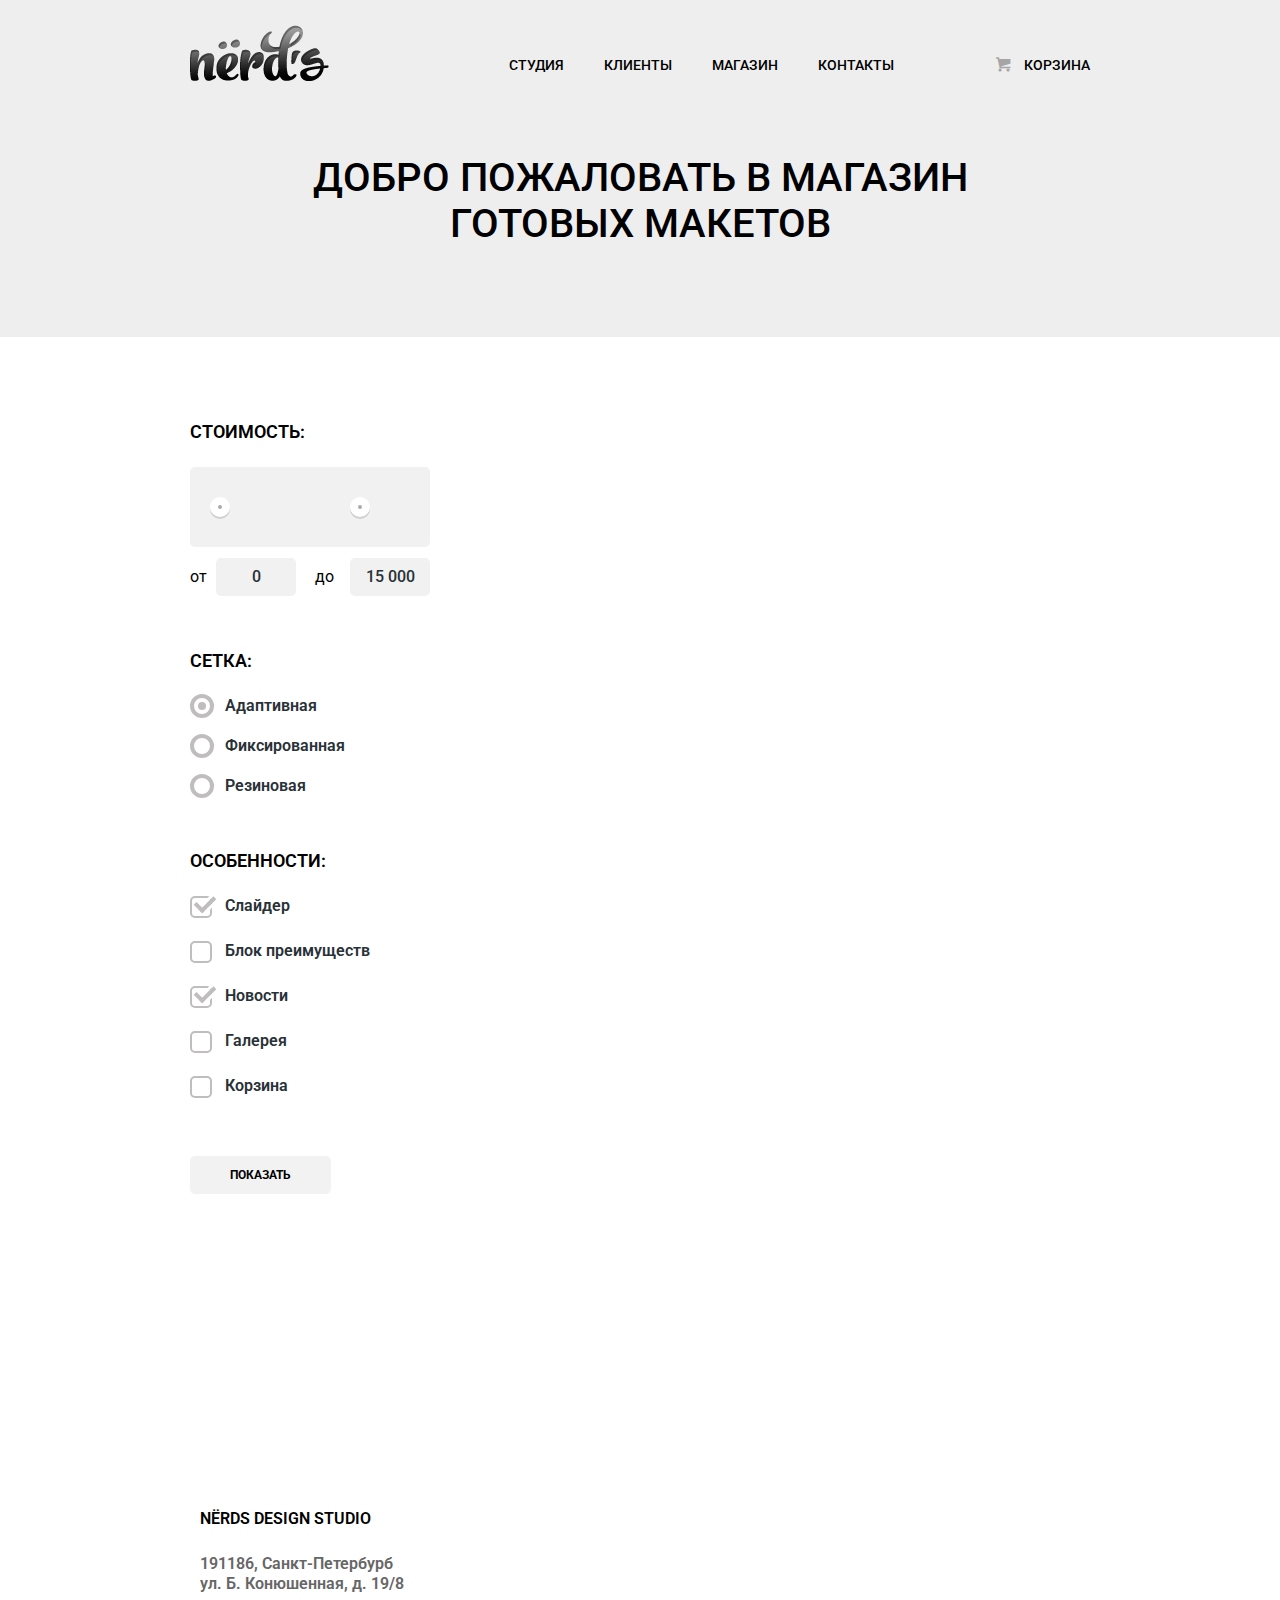
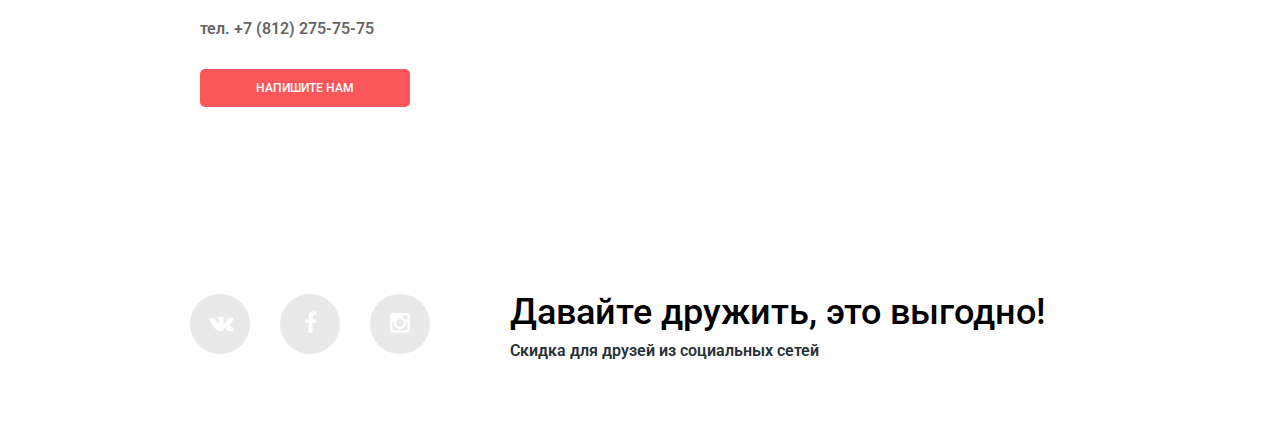
==== html/catalog.html @ 6c43cb96 "Второй коммит" ====
<!DOCTYPE html>
<html>
<head>
	<meta charset="utf-8">
	<link href="https://fonts.googleapis.com/css?family=Roboto&amp;subset=cyrillic" rel="stylesheet">
	<link rel="stylesheet" type="text/css" href="../css/symbols-nerds.css">
	<link rel="stylesheet" type="text/css" href="../css/normalize.css">
	<link rel="stylesheet" type="text/css" href="../css/style.css">
	<title>Nerds</title>
</head>
<body>
	<header class="page-header clearfix">
		<div class="container clearfix">
			<div class="page-header__logo">
			<a href="../index.html">
				<img src="../img/header-logo.png">
			</a>	
			</div>
			<nav class="main-menu">
				<ul class="main-menu__items">
					<li class="main-menu__item"><a href="#">Студия</a></li>
					<li class="main-menu__item"><a href="#">Клиенты</a></li>
					<li class="main-menu__item"><a href="#">Магазин</a></li>
					<li class="main-menu__item"><a href="#">Контакты</a></li>
				</ul>
			</nav>
			<div class="page-header__card">
				<a href="#" ><span class="icon-basket"></span>Корзина</a>
			</div>
		</div>
	</header>
	<section class="welcome">
		<div class="container">
			<h3 class="welcome__page">Добро пожаловать в магазин<br> готовых макетов</h3>
		</div>
	</section>
	<main class="container catalog-main">
		<form action="#" method="post" class="catalog__form">
			<h3 class="catalog__form-title">Стоимость:</h3>
			<div class="filter-slider">
                <div class="range-control">
                  <div class="scale"><div class="bar"></div></div>
                  <div class="toggle min-toggle"></div>
                  <div class="toggle max-toggle"></div>
                </div>
                <div class="price-control">
                  от <input class="min-price" type="text" value="0">
                  до <input class="max-price" type="text" value="15 000">
                </div>
              </div>
            </div>

			<h3 class="catalog__form-title">Сетка:</h3>
			<input type="radio" name="filter-radio" id="filter-radio-1" checked>
			<label for="filter-radio-1" class="filter-radio-btn">Адаптивная</label>
			<input type="radio" name="filter-radio" id="filter-radio-2">
			<label for="filter-radio-2" class="filter-radio-btn">Фиксированная</label>
			<input type="radio" name="filter-radio" id="filter-radio-3" >
			<label for="filter-radio-3" class="filter-radio-btn">Резиновая</label>

			<h3 class="catalog__form-title catalog__form-title-pr">Особенности:</h3>

			<input type="checkbox" name="checkbox" id="check-1" checked>
			<label for="check-1" class="filter-checked-btn">Слайдер</label>
			<input type="checkbox" name="checkbox" id="check-2">
			<label for="check-2" class="filter-checked-btn">Блок преимуществ</label>
			<input type="checkbox" name="checkbox" id="check-3" checked> 
			<label for="check-3" class="filter-checked-btn">Новости</label>
			<input type="checkbox" name="checkbox" id="check-4">
			<label for="check-4" class="filter-checked-btn">Галерея</label>
			<input type="checkbox" name="checkbox" id="check-5">
			<label for="check-5" class="filter-checked-btn">Корзина</label>

			<button type="submit" class="catalog-form__submit">Показать</button>
		</form>
		<div class="sort">
			
		</div>





	</main>
	<section class="map">
		<iframe src="https://www.google.com/maps/embed?pb=!1m18!1m12!1m3!1d96677.32737837094!2d30.48137074642299!3d50.45063560610165!2m3!1f0!2f0!3f0!3m2!1i1024!2i768!4f13.1!3m3!1m2!1s0x40d4cf4ee15a4505%3A0x764931d2170146fe!2z0JrQuNGX0LI!5e0!3m2!1suk!2sua!4v1484579397190" width="100%" height="450" frameborder="0" style="border:0" allowfullscreen></iframe>
		<div class="container">
			<div class="map__sticker">
				<h3 class="map__sticker-title">NЁrds design studio</h3>
				<p class="map__sticker-addess">191186,  Санкт-Петербурб ул. Б. Конюшенная, д. 19/8</p>
				<b class="map__sticker-phone">тел.<a href="tel:+78122757575"> +7 (812) 275-75-75</a></b>
				<a href="#" class="map__sticker-btn">Напишите нам</a>
			</div>
		</div>
	</section>
	<footer class="footer-page clearfix">
	<div class="container clearfix">
		<section class="footer-page__socials">
			<a href="#" class="footer-page__social icon-vk"></a>
			<a href="#" class="footer-page__social icon-facebook"></a>
			<a href="#" class="footer-page__social icon-instagramm"></a>
		</section>
		<section class="footer-page__go-friend">
			<h3 class="footer-page__go-friend-title">Давайте дружить, это выгодно!</h3>
			<p class="footer-page__go-friend-sale">Скидка для друзей из социальных сетей</p>
		</section>
	</div>	
	</footer>
</body>
</html>
---- css/symbols-nerds.css ----
@font-face {
  font-weight: normal;
  font-style: normal;

  font-family: "symbols-nerds";
  src: url("../fonts/symbols-nerds.woff") format("woff"),
       url("../fonts/symbols-nerds.woff2") format("woff2");
}

[class^="icon-"]::before,
[class*=" icon-"]::before {
  display: inline-block;
  width: 1em;
  margin-right: 0.2em;
  margin-left: 0.2em;

  font-weight: normal;
  line-height: 1em;
  font-family: "symbols-nerds";
  text-align: center;
  text-transform: none;
  text-decoration: inherit;
  font-style: normal;
  font-variant: normal;

  speak: none;
}

.icon-basket::before { content: "\62"; } /* "b" */
.icon-facebook::before { content: "\66"; } /* "f" */
.icon-twitter::before { content: "\74"; } /* "t" */
.icon-vk::before { content: "\76"; } /* "v" */
.icon-up-dir::before { content: "\25b2"; } /* "▲" */
.icon-down-dir::before { content: "\25bc"; } /* "▼" */
.icon-circle::before { content: "\25cb"; } /* "○" */
.icon-circle-dot::before { content: "\25cf"; } /* "●" */
.icon-check-off::before { content: "\2610"; } /* "☐" */
.icon-check-on::before { content: "\2611"; } /* "☑" */
.icon-instagramm::before { content: "📷"; } /* "\1f4f7" */
---- css/style.css ----
html, body {
	margin: 0;
	padding: 0;
	font-family: 'Roboto', sans-serif;
	color: black;
}
.container {
	width: 900px;
	padding: 0px 10px;
	margin: 0px auto;
}
.clearfix::after {
	content: "";
	display: table;
	clear: both;
}
/*page-header*/
.page-header {
	padding-top: 25px;
	background-color: #eeeeee; 
}
.page-header__logo {
	float: left;
	margin-right: 180px;
}
.main-menu {
	display: inline-block;
	padding-top: 20px;
	float: left;
}
.main-menu__items {
	margin: 0;
	padding: 0;
	list-style: none;
	font-size: 0;
}
.main-menu__item {
	display: inline-block;
}
.main-menu__item a {
	margin-right: 40px;
	color: black;
	font-size: 14px;
	font-weight: 500;
	line-height: 40px;
	text-transform: uppercase;
	text-decoration: none;
	font-family: 'Roboto', sans-serif;
}
.main-menu__item:last-child a {
	margin-right: 0;
}
.page-header__card {
	float: right;
	margin-top: 20px;
}
.page-header__card a {
	color: black;
	font-size: 14px;
	font-weight: 500;
	line-height: 40px;
	text-transform: uppercase;
	text-decoration: none;
	font-family: 'Roboto', sans-serif;
}
.icon-basket {
	margin-right: 10px;
	opacity: 0.3;
	font-size: 16px;
}
.main-menu a:hover {
	color: red;
}
.page-header__card a:hover {
	color: red;
}
.page-header__card a:hover .icon-basket {
	opacity: 1;
}
.main-menu a:active {
	color: black;
	opacity: 0.4;
}
.page-header__card a:active {
	color: black;
	opacity: 0.4;
}
.page-header__card a:active .icon-basket {
	opacity: 0.4;
}
/*slider*/
.slider {
	background-color: #eeeeee;
	padding-top: 30px;
	padding-bottom: 80px;
	
}
.slider .container {
	position: relative;
}
.slider__items {
	padding: 0;
	margin: 0;
	list-style: none;
}
.slider__item {
	width: 470px;
}
.slider__item-title {
	display: block;
	margin: 0;
	margin-top: 50px;
	margin-bottom: 20px;
	font-size: 36px;
	font-weight: 600;
	line-height: 36px;
}
.slider__item-desc {
	margin: 0;
	margin-bottom: 30px;
	color: #283136;
	font-size: 16px;
	font-weight: 600;
	line-height: 22px;
}
.slider__item-button {
	display: inline-block;
	padding: 10px 70px;
	background-color: #fb565a;
	color: white;
	font-size: 12px;
	font-weight: 500;
	line-height: 18px;
	text-transform: uppercase;
	text-decoration: none;
	border-radius: 5px;
}
.slider__item-button:hover {
	background-color: #d6494d;
}
.slider__item-button:active {
	background-color: #b63538;
	box-shadow: inset 0 3px 0 rgba(0, 0, 0, 0.15);
}
.slider__item::after {
	content: "";
	position: absolute;
	right: 0;
	top: -35px;
}
.slider__item-1 {
	display: block;
}
.slider__item-1::after {
	width: 338px;
	height: 231px;
	background: url(../img/slider-1.png);
}
.slider__item-2 {
	display: none;
}
.slider__item-2::after {
	width: 230px;
	height: 249px;
	background: url(../img/slider-2.png);
}
.slider__item-3 {
	display: none;
}
.slider__item-3::after {
	width: 230px;
	height: 249px;
	background: url(../img/slider-3.png);
	width: 333px;
	height: 319px;
}

input[type="radio"] {
	display: none;
}
.slider__toggles {
	position: absolute;
	bottom: -60px;
	transform: translate(400px);

}
.slider__toggle {
	position: relative;
	width: 12px;
	height: 12px;
	border: 2px solid #7B7878;
	float: left;
	margin-right: 5px;
	border-radius: 50%;
}
.slider input[type="radio"]:checked + label::after {
	position: absolute;
	top: 2px;
	left: 2px;
	content: "";
	width: 8px;
	height: 8px;
	background-color: #7B7878;
	border-radius: 50%;
}
/*catalog welcome*/
.welcome {
	padding-top: 70px;
	padding-bottom: 90px;
	text-align: center;
	background-color: #eeeeee;
}
.welcome__page {
	margin: 0;
	font-size: 40px;
	font-weight: 500;
	text-transform: uppercase;
}
/*main*/
.catalog-main {
	padding: 80px 0;
}
/*catalog filter-form*/
.catalog__form {
	width: 240px;
}
.catalog__form-title {
	margin: 0;
	margin-bottom: 20px;
	font-size: 18px;
	font-weight: 600;
	line-height: 30px;
	text-transform: uppercase;
}
.range-control {
    position: relative;
    height: 80px;
    margin-bottom: 11px;
    padding: 0 20px;
    background: #f1f1f1;
    border-radius: 5px;
 }
 .toggle {
    width: 4px;
    height: 4px;
    border: 8px solid #ffffff;
    background: #ababab;
    cursor: pointer;
    border-radius: 50%;
    box-shadow: 0 2px 0 0 rgba(0, 1, 1, 0.14);
    position: absolute;
    top: 30px;
    left: 20px;
}
.max-toggle {
    left: 160px;

}
input[class$="-price"] {
	position: relative;
	width: 80px;
	padding: 8px ;
	box-sizing: border-box;
	background: none;
	background-color: #f1f1f1;
	border: none;
    outline: none;
    border-radius: 5px;
    color: #283136;
	font-family: "Roboto";
	font-size: 16px;
	font-weight: 500;
	line-height: 22px;
	text-align: center;
} 
.max-price {
	float: right;
}
.max-price::before {
	content: "до";
	position: absolute;
	left: -10px;
}
.min-price {
	margin-left: 5px;
	margin-right: 15px;
}
.price-control {
	margin-bottom: 50px;
}
.filter-radio-btn {
	position: relative;
	display: block;
	padding-left: 35px;
	color: #283136;
	font-size: 16px;
	font-weight: 600;
	line-height: 20px;
	margin-bottom: 20px;
}
.filter-radio-btn::before,
.filter-radio-btn::after {
	content: "";
	position: absolute;
}
.filter-radio-btn::before {
	top: -2px;
	left: 0;
	width: 24px;
	height: 24px;
	box-sizing: border-box;
	border: 4px solid #bfbdbd;
	border-radius: 50%;
}

input[type="radio"]:checked + label::after {
	top: 6px;
	left: 8px;
	width: 8px;
	height: 8px;
	background-color: #bfbdbd;
	border-radius: 50%;
}
.catalog__form-title-pr {
	margin-top: 50px;
}
input[type="checkbox"] {
	display: none;
}
.filter-checked-btn {
	position: relative;
	display: block;
	margin-bottom: 25px;
	padding-left: 35px;
	color: #283136;
	font-size: 16px;
	font-weight: 600;
	line-height: 20px;
}
.filter-checked-btn::before,
.filter-checked-btn::after {
	content: "";
	position: absolute;
	top: 0;
	left: 0;
}
.filter-checked-btn::before {
	width: 22px;
	height: 22px;
	box-sizing: border-box;
	border: 2px solid #bfbdbd;
	border-radius: 5px; 
}
input[type="checkbox"]:checked + label::after {
	left: 5px;
	width: 16px;
	height: 8px;
	border: 4px solid #bfbdbd;
	box-shadow: inset 2px -3px 0px  white,
					  2px 3px 0px  white;
	border-top-style: none;
	border-right-style: none;
	transform: rotate(-45deg); 
}
.catalog-form__submit {
	display: block;
	box-sizing: border-box;
	background: none;
	border: none;
	outline: none;
	margin-top: 60px;
	padding: 10px 40px;
	background-color: #f2f2f2;
	border-radius: 5px;
	font-family: "Roboto";
	font-size: 12px;
	font-weight: 700;
	line-height: 18px;
	text-transform: uppercase;
}
/*future*/
.future {
	padding: 80px 0;
	
}
.future .container {
	position: relative;
}
.future-items {
	margin: 0;
	padding: 0;
	list-style: none;
}
.future-item {
	width: 240px;
	float: left;
	margin-right: 80px;
}
.future-item:last-child {
	margin-right: 0;
}
.future-item img {
	width: 240px;
	height: 124px;
	margin-bottom: 30px;
}
.future-item__title {
	margin: 0;
	margin-bottom: 25px;
	font-size: 18px;
	font-weight: 700;
	line-height: 25px;
	text-transform: uppercase;
}
.future-item__desc {
	margin: 0;
	margin-bottom: 30px;
	color: #283136;
	font-size: 15px;
	font-weight: 600;
	line-height: 22px;
}
a[class^="future-item__btn"] {
	display: inline-block;
	padding: 13px 40px;
	color: white;
	font-size: 12px;
	font-weight: 500;
	line-height: 18px;
	text-decoration: none;
	text-transform: uppercase;
	border-radius: 5px;
}
.future-item__btn-1 {
	background-color: #fb565a;
}
.future-item__btn-1:hover {
	background-color: #d6494d;
}
.future-item__btn-1:active {
	background-color: #b63538;
	box-shadow: inset 0 3px 0 rgba(0, 0, 0, 0.15);
}
.future-item__btn-2 {
	background-color: #00ca74;
}
.future-item__btn-2:hover {
	background-color: #01a25e;
}
.future-item__btn-2:active {
	background-color: #009053;
	box-shadow: inset 0 3px 0 rgba(0, 0, 0, 0.15);
}
.future-item__btn-3 {
	background-color: #efc84a;
}
.future-item__btn-3:hover {
	background-color: #d6ae2c;
}
.future-item__btn-3:active {
	background-color: #c09b24;
	box-shadow: inset 0 2px 0 rgba(0, 0, 0, 0.15);
}
.underline::after {
	content: "";
	position: absolute;
	bottom: -80px;
	left: 10px;
	width: 880px;
	height: 2px;
	background-color: #eeeeee;
}
/*info-page*/
.info-page {
	padding: 70px 0;
}
.info-page__left {
	width: 620px;
	float: left;
	margin-right: 20px;
}
.info-page__left-title {
	margin: 0;
	margin-bottom: 20px;
	font-size: 36px;
	font-weight: 700;
	line-height: 36px;
}
.info-page__left-desc {
	color: #283136;
	font-size: 16px;
	font-weight: 600;
	line-height: 22px;
	margin-bottom: 50px;
}
.info-page__left-items {
	margin: 0;
	padding: 0;
	list-style: none;
}
.info-page__left-item-title {
	color: #283136;
	font-size: 16px;
	font-weight: 600;
	line-height: 22px;
	text-transform: uppercase;
}
.info-page__left-item {
	position: relative;
	margin-top: 30px;
	padding-left: 37px;
}
.info-page__left-item::before {
	content: "";
	position: absolute;
	top: 7px;
	left: 0;
	width: 25px;
	height: 2px;
	background-color: #f15b61;
}
.info-page__right {
	width: 240px;
	float: right;
}
.info-page__right-logo {
	margin-bottom: 30px;
	text-align: center;
}
.since-wrapper {
	position: relative;
	text-align: center;
	margin-bottom: 75px;
}
.since-wrapper::before {
	content: "";
	position: absolute;
	width: 100%;
	height: 2px;
	background-color: #eeeeee;
	top: 6px;
	left: 0;
	z-index: -1;
}
.since-wrapper span {
	display: inline-block;
	padding: 0 15px;
	font-size: 16px;
	font-weight: 600;
	line-height: 9px;
	text-transform: uppercase;
	background-color: white;
}
.info-page__right-items {
	margin: 0;
	padding: 0;
	list-style: none;
}
.info-page__right-item-title {
	color: #283136;
	font-size: 16px;
	font-weight: 600;
	line-height: 22px;
	text-transform: uppercase;
}
.info-page__right-item {
	position: relative;
	margin-top: 30px;
	padding-left: 37px;
}
.info-page__right-item::before {
	content: "";
	position: absolute;
	top: 7px;
	left: 0;
	width: 25px;
	height: 2px;
	background-color: #f15b61;
}
.info-page__right-item-title {
	color: #283136;
	font-size: 16px;
	font-weight: 600;
	line-height: 22px;
	text-transform: uppercase;
}
.container {
	position: relative;
}
.wrapper::after {
	content: "";
	position: absolute;
	bottom: -70px;
	left: 0;
	width: 100%;
	height: 2px;
	background-color: #eeeeee;
}
/*partners*/
.partners {
	padding: 30px 0;
	padding-bottom: 0;
	min-height: 154px;
	box-sizing: border-box;
}
.partners .container {
	position: relative;
}
.partner-wrapper {
	position: relative;
	width: 240px;
	float: left;
	margin-right: 80px;
}
.partner-wrapper a {
	display: block;
	line-height: 100px;
}
.partner-wrapper img {
	display: inline;
	opacity: 0.2;
	
}
.partner-wrapper img:hover {
	opacity: 1;
}
.partner-wrapper img:active {
	opacity: 1;
}
.partner-wrapper:last-child {
	margin-right: 0;
}
.partners .container {
	position: relative;
}
.partners .container::after {
	content: "";
	position: absolute;
	width: 100%;
	height: 2px;
	background-color: #eeeeee;
	bottom: -125px;
}
/*map*/
.map {
	padding-top: 80px;
	padding-bottom: 70px;
}
.map .container {
	position: relative;
}
.map__sticker {
	padding: 25px 20px;
	width: 210px;
	position: absolute;
	left: 0;
	top: -330px;
	background-color: white;
}
.map__sticker-title {
	margin: 0;
	margin-bottom: 20px;
	color: black;
	font-size: 16px;
	font-weight: 600;
	line-height: 30px;
	text-transform: uppercase;
}
.map__sticker-addess {
	margin: 0;
	margin-bottom: 25px;
	color: #666;
	font-size: 16px;
	font-weight: 600;
	line-height: 20px;
}
.map__sticker-phone {
	display: block;
	color: #666;
	font-size: 16px;
	font-weight: 600;
	line-height: 20px;
	margin-bottom: 30px;
}
.map__sticker-phone a {
	color: #666;
	font-size: 16px;
	font-weight: 600;
	line-height: 20px;
	text-decoration: none;
	font-family: 'Roboto', sans-serif;
}
.map__sticker-btn {
	display: inline-block;
	width: 100%;
	padding: 10px 0;
	text-align: center;
	background-color: #fb565a;
	border-radius: 5px;
	color: white;
	font-family: 'Roboto', sans-serif;
	font-size: 12px;
	font-weight: 500;
	line-height: 18px;
	text-decoration: none;
	text-transform: uppercase;
}
.map__sticker-btn:hover {
	background-color: #d6494d;
}
.map__sticker-btn:active {
	background-color: #b63538;
	box-shadow: inset 0 3px 0 rgba(0, 0, 0, 0.15);
}
/*footer-page*/
.footer-page {
	padding-top: 15px;
	padding-bottom: 75px;
}
.footer-page__socials {
	float: left;
	margin-right: 80px;
}
.footer-page__social {
	display: block;
	float: left;
	margin-right: 30px;
	width: 60px;
	height: 60px;
	box-sizing: border-box;
	background-color: #e9e9e9;
	border-radius: 50%;
	line-height: 60px;
	text-align: center;
	color: white;
	text-decoration: none;
	font-size: 23px;
}
.footer-page__social:last-child {
	margin-right: 0;
}
.footer-page__social:hover {
	background-color: #fb565a;
}
.footer-page__social:active {
	background-color: #d6494d;
	box-shadow: inset 0 3px 0 rgba(0, 0, 0, 0.15);
}

.footer-page__go-friend {
	float: left;
}
.footer-page__go-friend-title {
	margin: 0;
	margin-bottom: 10px;
	font-size: 36px;
	font-weight: 500;
	line-height: 36px;
}
.footer-page__go-friend-sale {
	margin: 0;
	color: #283136;
	font-size: 16px;
	font-weight: 600;
	line-height: 22px;
}
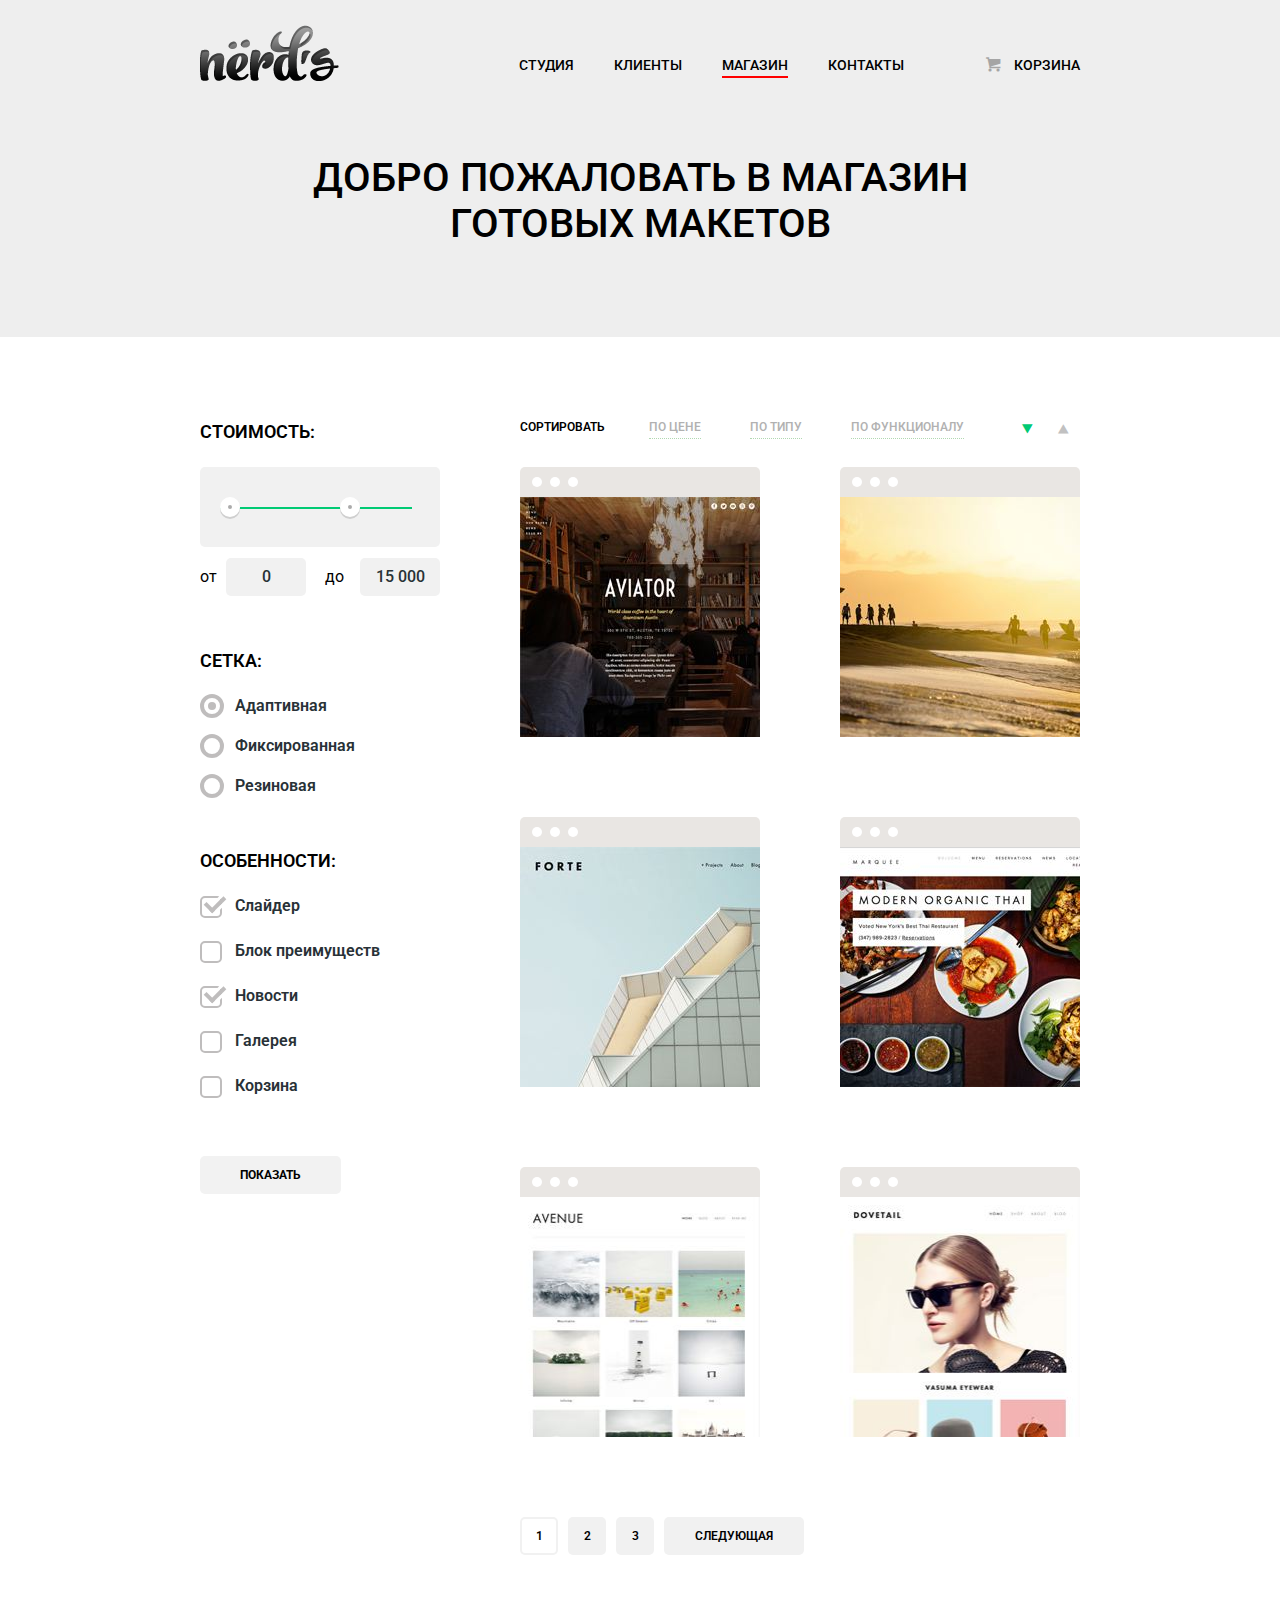
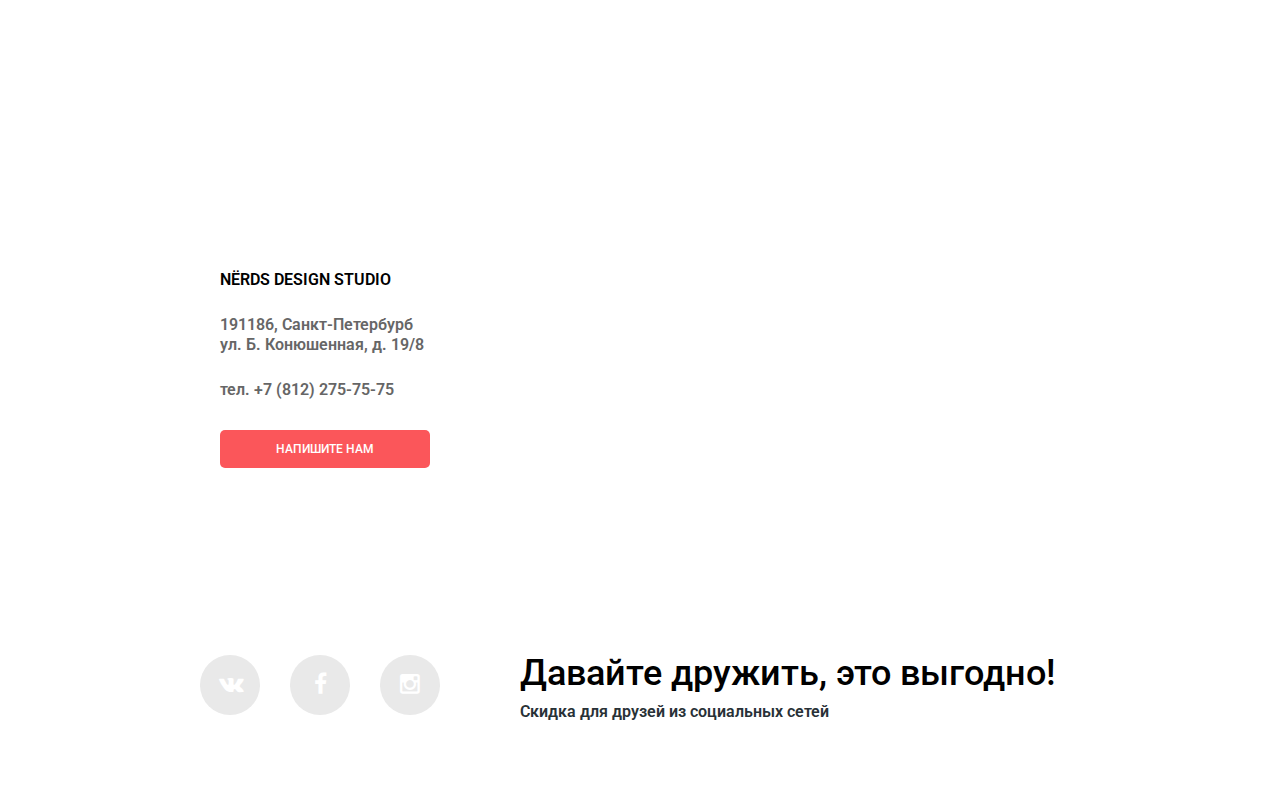
==== commit e396094a: "Третий коммит" ====
--- a/html/catalog.html
+++ b/html/catalog.html
@@ -20,7 +20,7 @@
 				<ul class="main-menu__items">
 					<li class="main-menu__item"><a href="#">Студия</a></li>
 					<li class="main-menu__item"><a href="#">Клиенты</a></li>
-					<li class="main-menu__item"><a href="#">Магазин</a></li>
+					<li class="main-menu__item main-menu__item-active"><a href="#">Магазин</a></li>
 					<li class="main-menu__item"><a href="#">Контакты</a></li>
 				</ul>
 			</nav>
@@ -34,7 +34,7 @@
 			<h3 class="welcome__page">Добро пожаловать в магазин<br> готовых макетов</h3>
 		</div>
 	</section>
-	<main class="container catalog-main">
+	<main class="container catalog-main clearfix">
 		<form action="#" method="post" class="catalog__form">
 			<h3 class="catalog__form-title">Стоимость:</h3>
 			<div class="filter-slider">
@@ -73,14 +73,81 @@
 
 			<button type="submit" class="catalog-form__submit">Показать</button>
 		</form>
-		<div class="sort">
-			
+		<div class="catalog-right">
+			<div class="filter-bar">
+				<b class="filter-bar__title">Сортировать</b>
+				<a href="#" class="filter-bar__cost">По цене</a>
+				<a href="#" class="filter-bar__type">По типу</a>
+				<a href="#" class="filter-bar__function">По функционалу</a>
+				<div class="icon-dirs">
+					<a href="#" class="icon-dir icon-down-dir icon-dir--active"></a>
+					<a href="#" class="icon-dir icon-up-dir"></a>
+				</div>
+			</div>
+			<div class="filter__content">
+				<div class="fitler__content-item">
+					<div class="fitler__content-item-dec"></div>
+					<img src="../img/fitler__content-item-1.jpg" alt="content-item-1" width="240" height="240">
+					<div class="fitler__content-item-sticker">
+						<h2 class="fitler__content-item-sticker-header">Aviator</h2>
+						<p class="fitler__content-item-sticker-desc">Одностраничный макет с авторским дизайном</p>
+						<a href="#" class="fitler__content-item-sticker-cost">8000 р.</a>
+					</div>
+				</div>
+				<div class="fitler__content-item">
+				<div class="fitler__content-item-dec"></div>
+					<img src="../img/fitler__content-item-2.jpg" alt="content-item-2" width="240" height="240">
+					<div class="fitler__content-item-sticker">
+						<h2 class="fitler__content-item-sticker-header">Sunset</h2>
+						<p class="fitler__content-item-sticker-desc">Интернет-магазин с личным кабинетом</p>
+						<a href="#" class="fitler__content-item-sticker-cost">10000 р.</a>
+					</div>
+				</div>
+				<div class="fitler__content-item">
+				<div class="fitler__content-item-dec"></div>
+					<img src="../img/fitler__content-item-3.jpg" alt="content-item-3" width="240" height="240">
+					<div class="fitler__content-item-sticker">
+						<h2 class="fitler__content-item-sticker-header">Forte</h2>
+						<p class="fitler__content-item-sticker-desc">Отличный макет для личного блога</p>
+						<a href="#" class="fitler__content-item-sticker-cost">5000 р.</a>
+					</div>
+				</div>
+				<div class="fitler__content-item">
+				<div class="fitler__content-item-dec"></div>
+					<img src="../img/fitler__content-item-4.jpg" alt="content-item-4" width="240" height="240">
+					<div class="fitler__content-item-sticker">
+						<h2 class="fitler__content-item-sticker-header">Modern organic</h2>
+						<p class="fitler__content-item-sticker-desc">Сайт дл яресторана быстрого питания</p>
+						<a href="#" class="fitler__content-item-sticker-cost">12000 р.</a>
+					</div>
+				</div>
+				<div class="fitler__content-item">
+				<div class="fitler__content-item-dec"></div>
+					<img src="../img/fitler__content-item-5.jpg" alt="content-item-5" width="240" height="240">
+					<div class="fitler__content-item-sticker">
+						<h2 class="fitler__content-item-sticker-header">Avenue</h2>
+						<p class="fitler__content-item-sticker-desc">Макет для блога о путишествиях</p>
+						<a href="#" class="fitler__content-item-sticker-cost">8000 р.</a>
+					</div>
+				</div>
+				<div class="fitler__content-item">
+					<div class="fitler__content-item-dec"></div>
+					<img src="../img/fitler__content-item-6.jpg" alt="content-item-6" width="240" height="240">
+					<div class="fitler__content-item-sticker">
+						<h2 class="fitler__content-item-sticker-header">Dovetail</h2>
+						<p class="fitler__content-item-sticker-desc">Интернет-магазин с галереей товаров</p>
+						<a href="#" class="fitler__content-item-sticker-cost">14000 р.</a>
+					</div>
+				</div>
+			</div>
+			<div class="bread-crumps">
+				<a href="#" class="bread-crump bread-crump-active">1</a>
+				<a href="#" class="bread-crump">2</a>
+				<a href="#" class="bread-crump">3</a>
+				<a href="#" class="bread-crump bread-crump-next">Следующая</a>
 		</div>
-
-
-
-
-
+		</div>
+		
 	</main>
 	<section class="map">
 		<iframe src="https://www.google.com/maps/embed?pb=!1m18!1m12!1m3!1d96677.32737837094!2d30.48137074642299!3d50.45063560610165!2m3!1f0!2f0!3f0!3m2!1i1024!2i768!4f13.1!3m3!1m2!1s0x40d4cf4ee15a4505%3A0x764931d2170146fe!2z0JrQuNGX0LI!5e0!3m2!1suk!2sua!4v1484579397190" width="100%" height="450" frameborder="0" style="border:0" allowfullscreen></iframe>
--- a/css/style.css
+++ b/css/style.css
@@ -6,8 +6,8 @@
 	color: black;
 }
 .container {
-	width: 900px;
-	padding: 0px 10px;
+	width: 880px;
+
 	margin: 0px auto;
 }
 .clearfix::after {
@@ -38,6 +38,23 @@
 .main-menu__item {
 	display: inline-block;
 }
+.main-menu__item-active {
+	position: relative;
+}
+.main-menu__item-active a::after {
+	content: "";
+	position: absolute;
+	bottom: 7px;
+	right: 0;
+	width: 66px;
+	margin-right: 40px;
+	margin-left: 40px;
+	height: 2px;
+	background-color: red;
+}
+.main-menu__item-active:hover {
+	color: black;
+}
 .main-menu__item a {
 	margin-right: 40px;
 	color: black;
@@ -88,6 +105,12 @@
 }
 .page-header__card a:active .icon-basket {
 	opacity: 0.4;
+}
+.main-menu__item-active a:hover {
+	color: black;
+}
+.main-menu__item-active a:active {
+	opacity: 1;
 }
 /*slider*/
 .slider {
@@ -224,6 +247,8 @@
 /*catalog filter-form*/
 .catalog__form {
 	width: 240px;
+	float: left;
+	margin-right: 80px;
 }
 .catalog__form-title {
 	margin: 0;
@@ -252,11 +277,23 @@
     position: absolute;
     top: 30px;
     left: 20px;
+    z-index: 100;
 }
 .max-toggle {
-    left: 160px;
-
-}
+	position: relative;
+    left: 120px;
+ 
+}
+
+.bar {
+	position: absolute;
+	top: 40px;
+    height: 2px;
+    width: 80%;
+    background: #00ca74;
+    z-index: 100;
+}
+
 input[class$="-price"] {
 	position: relative;
 	width: 80px;
@@ -379,9 +416,237 @@
 	line-height: 18px;
 	text-transform: uppercase;
 }
+.catalog-form__submit:hover {
+	background-color: #e5e5e5;
+}
+.catalog-form__submit:active {
+	background-color: #d5d5d5;
+	box-shadow: inset 0 3px 0 rgba(0, 0, 0, 0.15);
+}
+/*catalog sort*/
+.catalog-right {
+	width: 560px;
+	float: left;
+}
+.filter-bar {
+	margin-bottom: 31px;
+}
+.filter-bar__title {
+	margin-right: 40px;
+	font-size: 12px;
+	font-weight: 600;
+	line-height: 18px;
+	text-transform: uppercase;
+}
+.filter-bar > a{
+	position: relative;
+	margin-right: 45px;
+	opacity: 0.3;
+	color: black;
+	font-family: "Roboto";
+	font-size: 12px;
+	font-weight: 600;
+	line-height: 18px;
+	text-transform: uppercase;
+	text-decoration: none;
+}
+.filter-bar > a::after {
+	content: "";
+	position: absolute;
+	bottom: -5px;
+	left: 0;
+	width: 100%;
+	height: 3px;
+	border-bottom: 1px dotted green;
+}
+.filter-bar a:last-child {
+	margin-right: 0;
+}
+.filter-bar  a:hover {
+	opacity: 1;
+}
+.filter-bar  a:hover::after{
+	border-bottom: 1px solid green;
+}
+.filter-bar  a:active::after{
+	display: none;
+}
+
+
+
+.icon-dirs {
+	float: right;
+}
+.icon-dir {
+	color: #c1c1c1;
+	font-size: 23px;
+	line-height: 20px;
+	text-decoration: none;
+	margin: 0;
+	width: 10px;
+	padding: 0;
+}
+.icon-dir:hover {
+	color: #c1c1c1;
+}
+.icon-dir:active {
+	color: black;
+}
+.icon-dir--active {
+	color: #00ca74;
+}
+
+
+.filter__content {
+	width: 100%;
+}
+.fitler__content-item {
+	position: relative;
+	padding-top: 30px;
+	float: left;
+	font-size: 0;
+	margin-right: 80px;
+	margin-bottom: 80px;
+	background-color: #e9e6e3;
+	border-top-left-radius: 5px;
+	border-top-right-radius: 5px;
+}
+.fitler__content-item:nth-child(2n) {
+	margin-right: 0;
+
+}
+.fitler__content-item img{
+	
+}
+.fitler__content-item:hover {
+	background-color: #7b7a79;
+}
+
+.fitler__content-item-dec {
+	position: absolute;
+	top: 10px;
+	left: 30px;
+	width: 10px;
+	height: 10px;
+	background-color: white;
+	border-radius: 50%;
+}
+.fitler__content-item-dec::before,
+.fitler__content-item-dec::after {
+	content: "";
+	position: absolute;
+	top: 0;
+	width: 10px;
+	height: 10px;
+	background-color: white;
+	border-radius: 50%;
+}
+.fitler__content-item-dec::before {
+	left: -18px;
+}
+.fitler__content-item-dec::after {
+	left: 18px;
+}
+
+.fitler__content-item-sticker {
+	display: none;
+	position: absolute;
+	top: 50px;
+	left: 50%;
+	transform: translateX(-50%);
+	width: 200px;
+	box-sizing: border-box;
+	margin: 0 auto;
+	padding: 30px 15px;
+	background-color: white;
+	text-align: center;
+}
+.fitler__content-item-sticker-header {
+	margin: 0;
+	margin-bottom: 15px;
+	color: black;
+	font-size: 18px;
+	font-weight: 500;
+	line-height: 25px;
+	text-transform: uppercase;
+}
+.fitler__content-item-sticker-desc {
+	display: inline;
+	color: #283136;
+	font-size: 14px;
+	font-weight: 600;
+	line-height: 18px;
+	text-align: center;
+}
+.fitler__content-item-sticker-cost {
+	display: block;
+	padding: 10px 0;
+	width: 140px;
+	box-sizing: border-box;
+	margin: 0 auto;
+	margin-top: 30px;
+	background-color: #fc7175;
+	color: white;
+	font-size: 18px;
+	font-weight: 500;
+	line-height: 9px;
+	text-transform: uppercase;
+	border-radius: 5px;
+	text-decoration: none;
+}
+.fitler__content-item-sticker-cost:hover {
+	background-color: #d6494d;
+}
+.fitler__content-item-sticker-cost:active {
+	background-color: #b63538;
+	box-shadow: inset 0 3px 0 rgba(0, 0, 0, 0.15);
+}
+.fitler__content-item:hover .fitler__content-item-sticker {
+	display: block;
+}
+
+
+
+
+/*bread-crumps*/
+.bread-crumps {
+	font-size: 0;
+}
+.bread-crump {
+	display: inline-block;
+	width: 38px;
+	height: 38px;
+	background-color: #f1f1f1;
+	color: black;
+	font-family: "Roboto";
+	font-size: 12px;
+	font-weight: 600;
+	line-height: 38px;
+	text-align: center;
+	text-decoration: none;
+	margin-right: 10px;
+	border-radius: 5px;
+	text-transform: uppercase;
+}
+.bread-crump:active {
+	background-color: #d5d5d5;
+	box-shadow: inset 0 3px 0 rgba(0, 0, 0, 0.15);
+}
+.bread-crump-active:active {
+	background-color: white;
+	box-shadow: inset 0 0 0 2px #f1f1f1;
+}
+.bread-crump-next {
+	width: 140px;
+
+}
+.bread-crump-active {
+	background-color: white;
+	box-shadow: inset 0 0 0 2px #f1f1f1;
+}
 /*future*/
 .future {
-	padding: 80px 0;
+	padding: 80px 0 ;
 	
 }
 .future .container {
